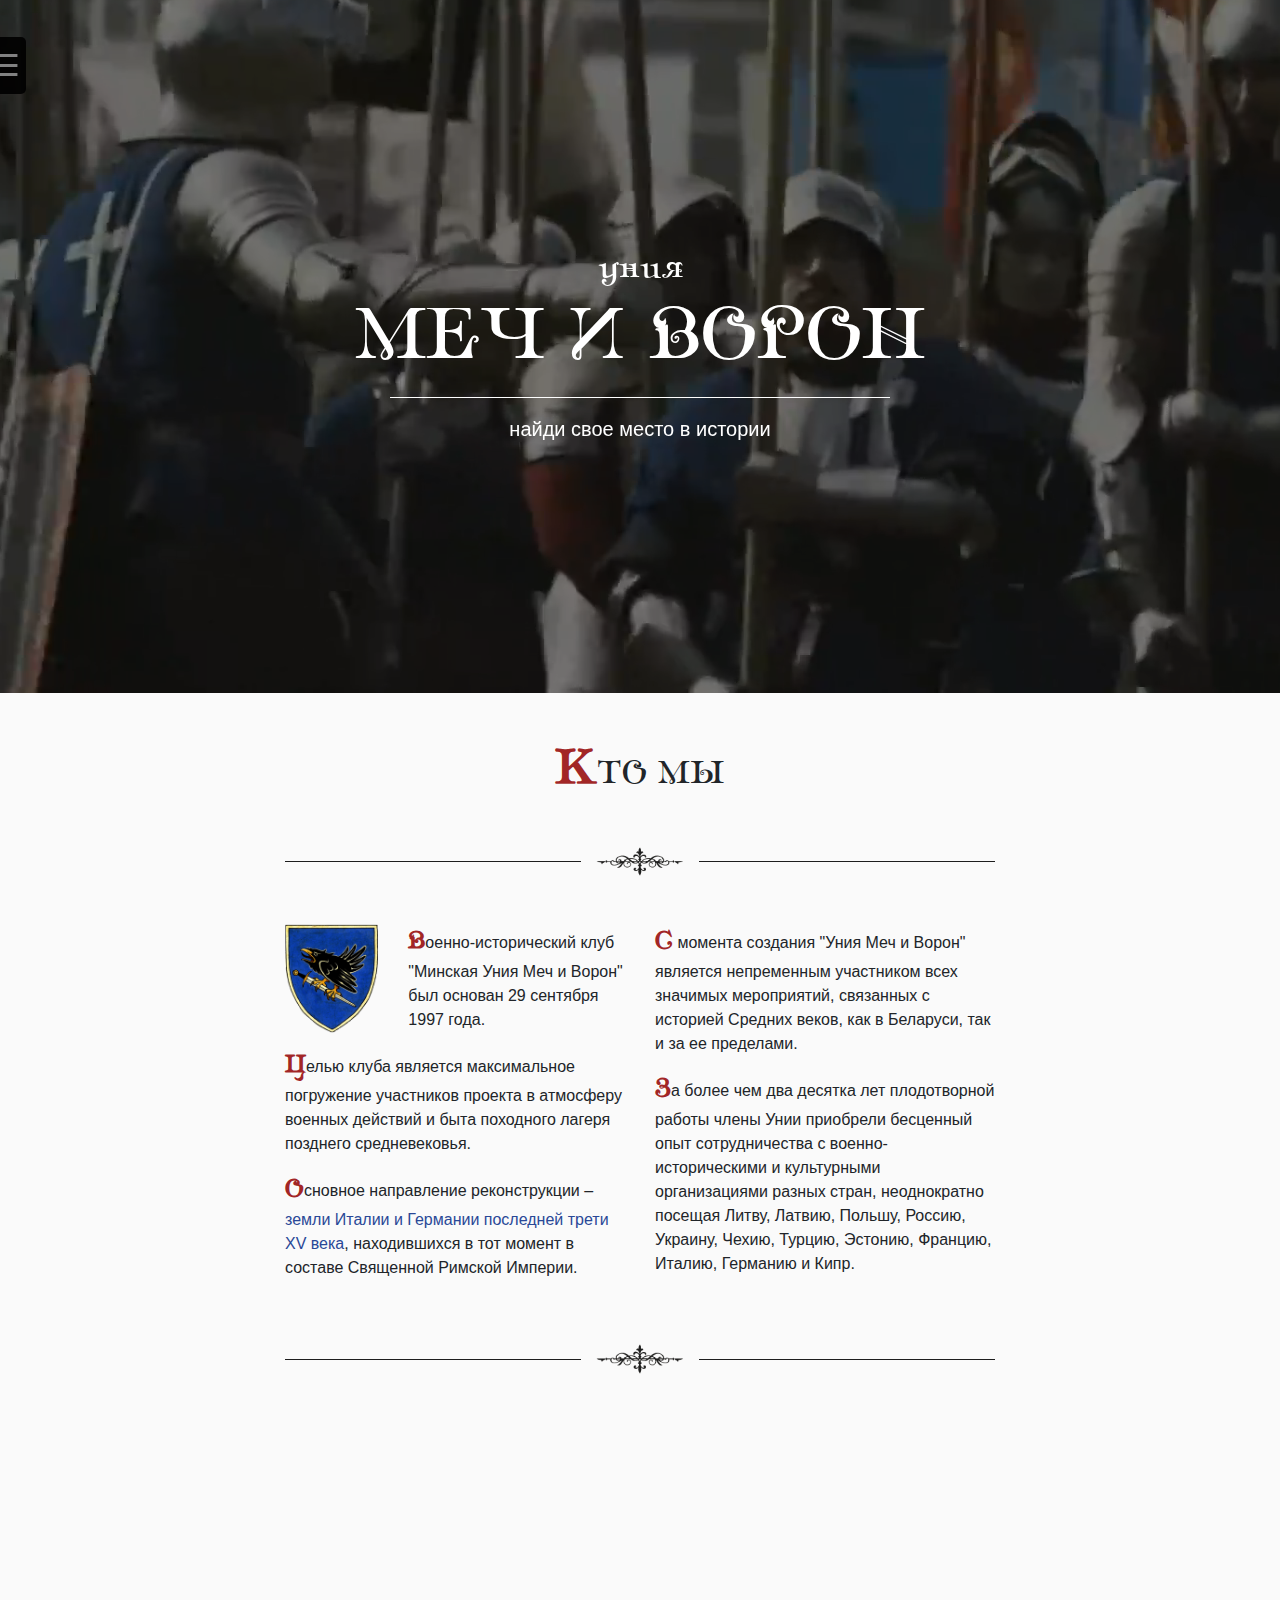
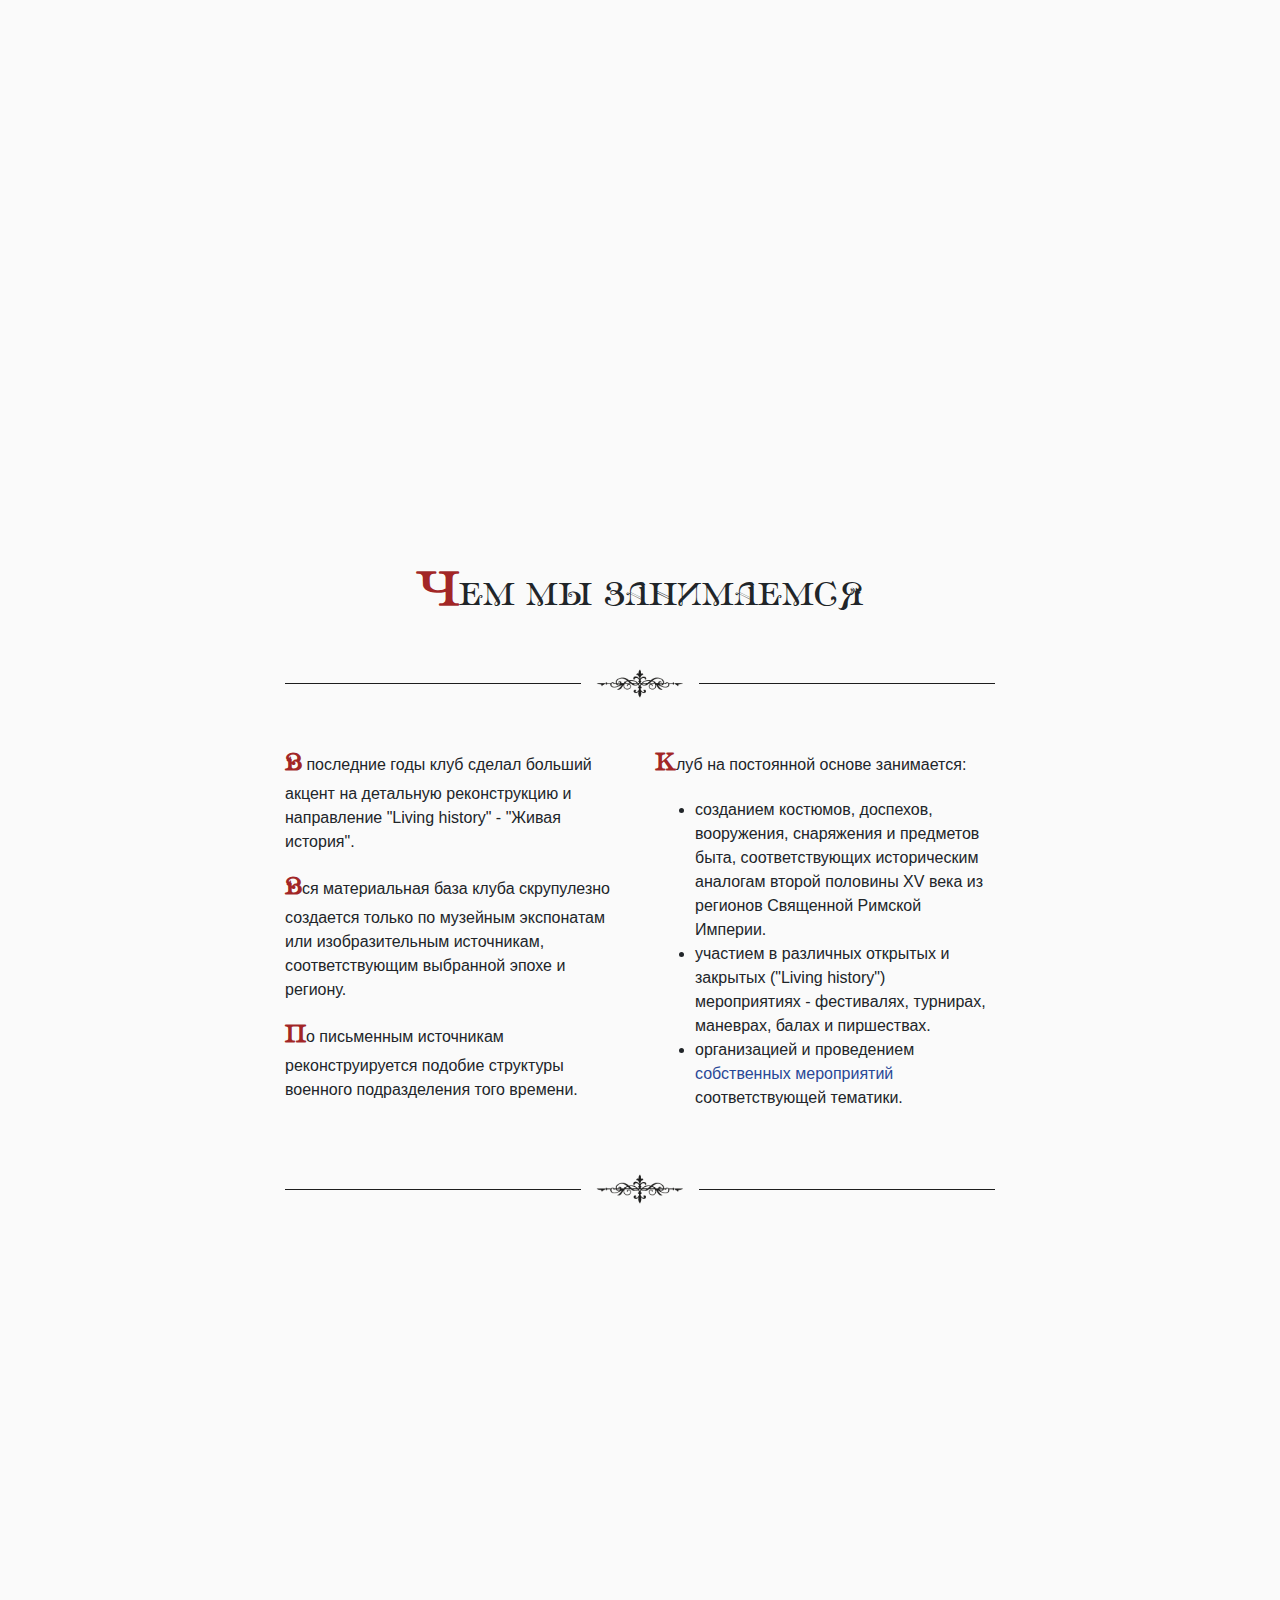
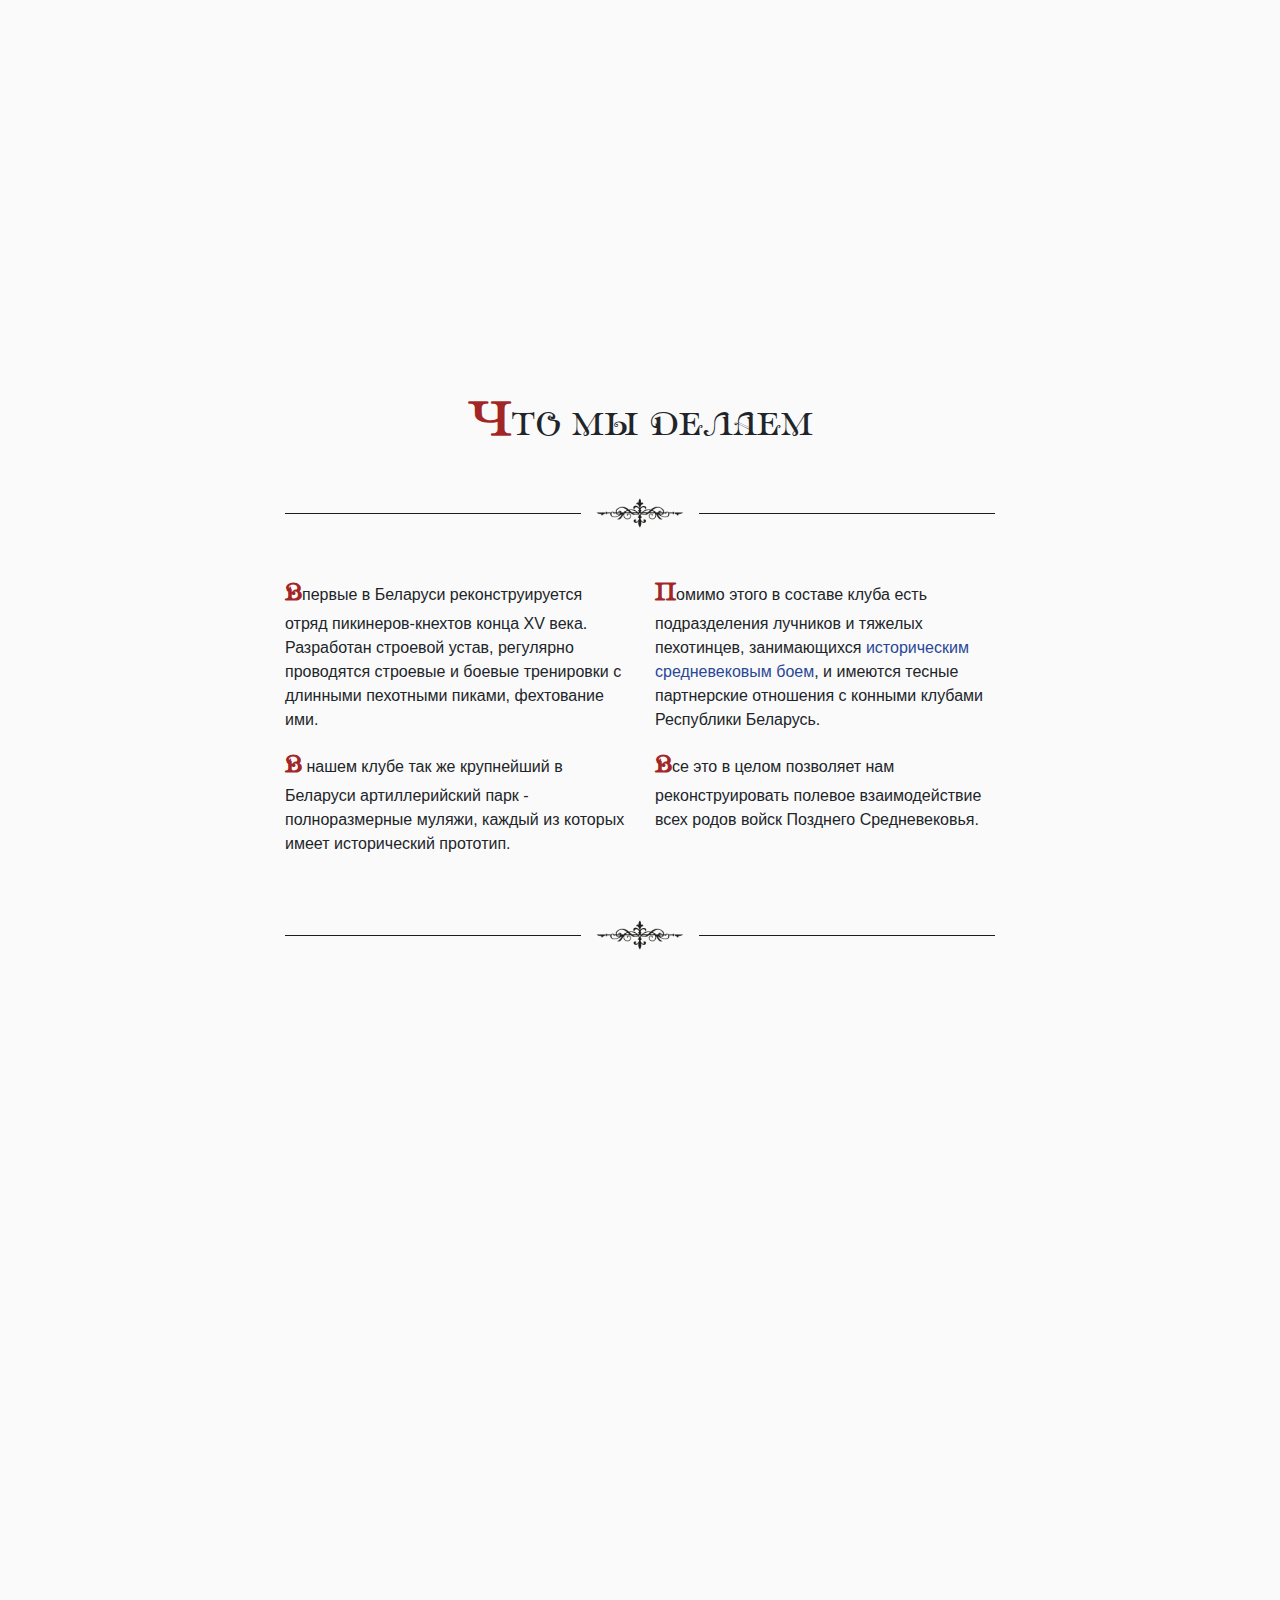
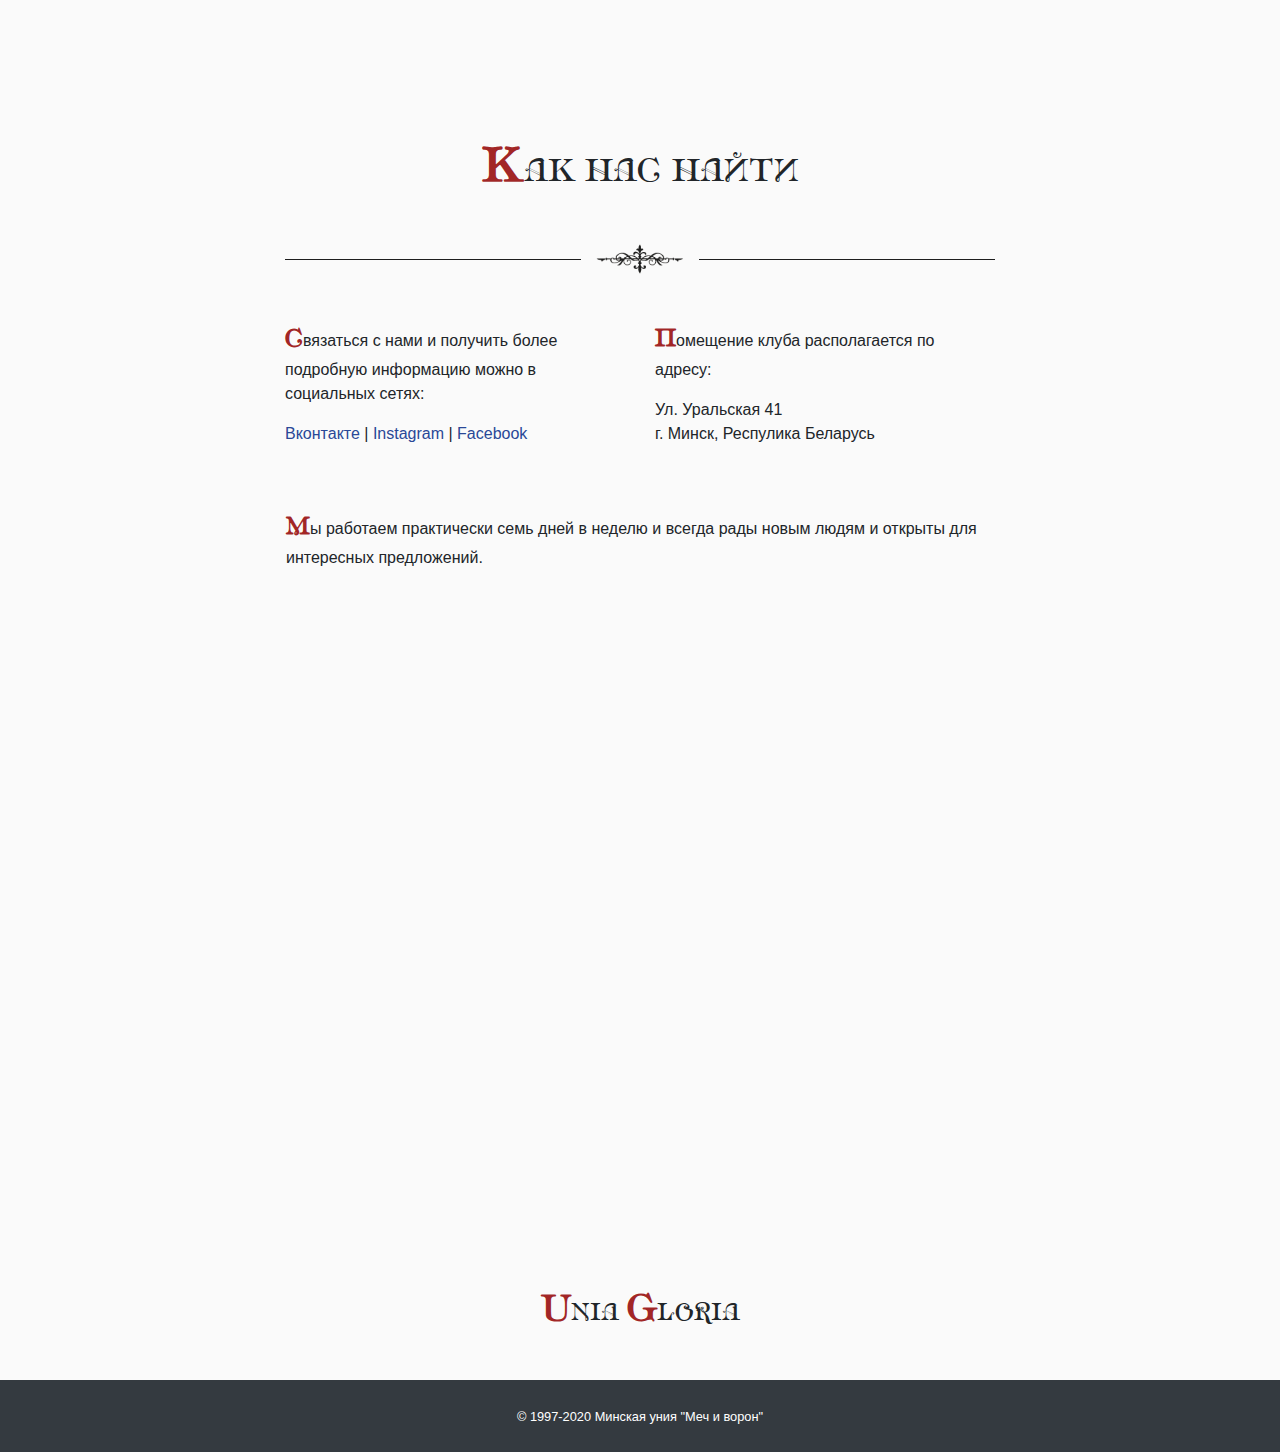
==== 1/index.html @ a586661f "Some mod-ns" ====
<!DOCTYPE html>
<html lang="en">

<head>
  <meta charset="UTF-8">
  <meta name="viewport" content="width=device-width, initial-scale=1.0">
  <meta http-equiv="X-UA-Compatible" content="ie=edge">

  <link rel='icon' href='bird.ico' type='image/x-icon' sizes="16x16" />

  <link rel="stylesheet" href="css/bootstrap.min.css">
  <link rel="stylesheet" href="css/style.css">


  <script src="https://code.jquery.com/jquery-3.4.1.slim.min.js" integrity="sha384-J6qa4849blE2+poT4WnyKhv5vZF5SrPo0iEjwBvKU7imGFAV0wwj1yYfoRSJoZ+n" crossorigin="anonymous"></script>
  <!-- <script src="https://cdn.jsdelivr.net/npm/popper.js@1.16.0/dist/umd/popper.min.js" integrity="sha384-Q6E9RHvbIyZFJoft+2mJbHaEWldlvI9IOYy5n3zV9zzTtmI3UksdQRVvoxMfooAo" crossorigin="anonymous"></script> -->
  <script src="https://stackpath.bootstrapcdn.com/bootstrap/4.4.1/js/bootstrap.min.js" integrity="sha384-wfSDF2E50Y2D1uUdj0O3uMBJnjuUD4Ih7YwaYd1iqfktj0Uod8GCExl3Og8ifwB6" crossorigin="anonymous"></script>


  <!-- Global site tag (gtag.js) - Google Analytics -->
  <script async src="https://www.googletagmanager.com/gtag/js?id=UA-123958941-2"></script>
  <script>
    window.dataLayer = window.dataLayer || [];
    function gtag(){dataLayer.push(arguments);}
    gtag('js', new Date());

    gtag('config', 'UA-123958941-2');
  </script>

  <title>Sword And Raven</title>
</head>

<body>
  <div id="myNav" class="overlay">
    <span onclick="closeNav()" class="closebtn">&times;</span>
    <div class="overlay-content">
      <img class="img-fluid" src="img/m.png">
      <br>
      <br>
      <a href="index.html"><strong>ГЛАВНАЯ</strong></a>
      <a href="about.html"><strong>ПРО ЭПОХУ</strong></a>
      <a href="maneuvers.html"><strong>майские<br>МАНЕВРЫ</strong></a>
    </div>
  </div>
  <div id="mySidenav" class="sidenav">
    <span id="blog" onclick="openNav()" class="text-right">&#9776;</span>
  </div>

  <header>
    <div class="overlay"></div>
    <video playsinline="playsinline" autoplay="autoplay" muted="muted" loop="loop">
      <source src="video/fin1_2.mp4" type="video/mp4">
    </video>
    <div class="container h-100">
      <div class="d-flex h-100 text-center align-items-center">
        <div class="w-100 text-white">
          <h2 class="display-5">уния</h2>
          <h1 class="display-3">МЕЧ И ВОРОН</h1>
          <div class="text-center">
            <hr class="divider">
          </div>
          <p class="lead mb-0">найди свое место в истории</p>
        </div>
      </div>
    </div>
  </header>
  <section class="my-5">
    <div class="container">
      <div class="col-md-8 mx-auto">
        <h2 class="text-center mb-5"><strong>К</strong>ТО МЫ</h2>

        <div class="container mt-5">
          <div class="row">
            <div class="col-5 el-divider">
            </div>
            <div class="col-2">
              <img class="img-fluid" src="img/el.png">
            </div>
            <div class="col-5 el-divider">
            </div>
          </div>
        </div>

        <div class="row mt-5">
          <div class="col-lg-6 col-md-6 col-sm-6 col-xs-12">
            <div class="row">
              <div class="col-lg-4 col-md-12 col-sm-12 col-xs-12">
                <img src="img/index/bird.png" class="float-left img-fluid">
              </div>
              <div class="col-lg-8 col-md-12 col-sm-12 col-xs-12">
                <p>
                  <strong>В</strong>оенно-исторический клуб "Минская Уния Меч и Ворон" был основан 29 сентября 1997
                  года.
                </p>
              </div>
            </div>
            <div>
              <p>
                <strong>Ц</strong>елью клуба является максимальное погружение участников проекта в атмосферу военных действий и быта
                походного лагеря позднего средневековья.
              </p>
              <p>
                <strong>О</strong>сновное направление реконструкции</a> – <a href="about.html">земли Италии и Германии последней трети XV века</a>, 
                находившихся в тот момент в составе Священной Римской Империи.
              </p>
            </div>
          </div>
          <div class="col-lg-6 col-md-6 col-sm-6 col-xs-12">
            <p>
              <strong>С</strong> момента создания "Уния Меч и Ворон" является непременным участником всех значимых мероприятий,
              связанных с историей Средних веков, как в Беларуси, так и за ее пределами.
            </p>
            <p>
              <strong>З</strong>а более чем два десятка лет плодотворной работы члены Унии приобрели бесценный опыт сотрудничества с 
              военно-историческими и культурными организациями разных стран, неоднократно посещая Литву, Латвию, Польшу, 
              Россию, Украину, Чехию, Турцию, Эстонию, Францию, Италию, Германию и Кипр.
            </p>
          </div>
        </div>

        <div class="container mt-5">
          <div class="row">
            <div class="col-5 el-divider">
            </div>
            <div class="col-2">
              <img class="img-fluid" src="img/el.png">
            </div>
            <div class="col-5 el-divider">
            </div>
          </div>
        </div>

      </div>
    </div>
  </section>

  <div class="p1"></div>

  <section class="my-5">
    <div class="container">
      <div class="col-md-8 mx-auto">
        <h2 class="text-center mb-5"><strong>Ч</strong>ЕМ МЫ ЗАНИМАЕМСЯ</h2>

        <div class="container mt-5">
          <div class="row">
            <div class="col-5 el-divider">
            </div>
            <div class="col-2">
              <img class="img-fluid" src="img/el.png">
            </div>
            <div class="col-5 el-divider">
            </div>
          </div>
        </div>
          
        <div class="row mt-5">
          <div class="col-lg-6 col-md-6 col-sm-6 col-xs-12">
            <p>
              <strong>В</strong> последние годы клуб сделал больший акцент на детальную реконструкцию и направление
              "Living history" - "Живая история".
            </p>
            <p>
              <strong>В</strong>ся материальная база клуба скрупулезно создается только по музейным экспонатам или
              изобразительным источникам, соответствующим выбранной эпохе и региону.
            </p>
            <p>
              <strong>П</strong>о письменным источникам реконструируется подобие структуры военного
              подразделения того времени.
            </p>
          </div>
          <div class="col-lg-6 col-md-6 col-sm-6 col-xs-12">
            <p>
              <strong>К</strong>луб на постоянной основе занимается:
              <ul>
                <li>
                  cозданием костюмов, доспехов, вооружения, снаряжения и предметов быта, соответствующих историческим аналогам 
                  второй половины XV века из регионов Священной Римской Империи.
                </li>
                <li>
                  участием в различных открытых и закрытых ("Living history") мероприятиях - фестивалях, турнирах, маневрах, балах и пиршествах.
                </li>
                <li>
                  организацией и проведением <a href="maneuvers.html">собственных мероприятий</a> соответствующей тематики.
                  <!-- организацией и проведением собственных мероприятий соответствующей тематики.                   -->
                </li>
              </ul>
            </p>
          </div>
        </div>

        <div class="container mt-5">
          <div class="row">
            <div class="col-5 el-divider">
            </div>
            <div class="col-2">
              <img class="img-fluid" src="img/el.png">
            </div>
            <div class="col-5 el-divider">
            </div>
          </div>
        </div>

      </div>
    </div>
  </section>

  <div class="p2"></div>

  <section class="my-5">
    <div class="container">
      <div class="col-md-8 mx-auto">
        <h2 class="text-center mb-5"><strong>Ч</strong>ТО МЫ ДЕЛАЕМ</h2>

        <div class="container mt-5">
          <div class="row">
            <div class="col-5 el-divider">
            </div>
            <div class="col-2">
              <img class="img-fluid" src="img/el.png">
            </div>
            <div class="col-5 el-divider">
            </div>
          </div>
        </div>

        <div class="row mt-5">
          <div class="col-lg-6 col-md-6 col-sm-6 col-xs-12">
            <p>
              <strong>В</strong>первые в Беларуси реконструируется отряд пикинеров-кнехтов конца XV века. Разработан
              строевой устав, регулярно проводятся строевые и боевые тренировки с длинными пехотными пиками, фехтование ими.
            </p>
            <p>
              <strong>В</strong> нашем клубе так же крупнейший в Беларуси артиллерийский парк - полноразмерные муляжи, каждый из
              которых имеет исторический прототип.
            </p>
          </div>
          <div class="col-lg-6 col-md-6 col-sm-6 col-xs-12">
            <p>
              <strong>П</strong>омимо этого в составе клуба есть подразделения лучников и тяжелых пехотинцев, занимающихся 
              <a href="https://ru.wikipedia.org/wiki/%D0%98%D1%81%D1%82%D0%BE%D1%80%D0%B8%D1%87%D0%B5%D1%81%D0%BA%D0%B8%D0%B9_%D1%81%D1%80%D0%B5%D0%B4%D0%BD%D0%B5%D0%B2%D0%B5%D0%BA%D0%BE%D0%B2%D1%8B%D0%B9_%D0%B1%D0%BE%D0%B9" target="_blank">историческим средневековым боем</a>, 
              и имеются тесные партнерские отношения с конными клубами Республики Беларусь. 
            </p>
            <p>  
              <strong>В</strong>се это в целом позволяет нам реконструировать полевое взаимодействие всех родов войск Позднего Средневековья.
            </p>
          </div>
        </div>

        <div class="container mt-5">
          <div class="row">
            <div class="col-5 el-divider">
            </div>
            <div class="col-2">
              <img class="img-fluid" src="img/el.png">
            </div>
            <div class="col-5 el-divider">
            </div>
          </div>
        </div>

      </div>
    </div>
  </section>

  <div class="p3"></div>

  <section class="my-5">
    <div class="container">
      <div class="col-md-8 mx-auto">
        <h2 class="text-center mb-5"><strong>К</strong>АК НАС НАЙТИ</h2>

        <div class="container mt-5">
          <div class="row">
            <div class="col-5 el-divider">
            </div>
            <div class="col-2">
              <img class="img-fluid" src="img/el.png">
            </div>
            <div class="col-5 el-divider">
            </div>
          </div>
        </div>

        <div class="row mt-5">
          <div class="col-lg-6 col-md-6 col-sm-6 col-xs-12">
            <p>
              <strong>С</strong>вязаться с нами и получить более подробную информацию можно в социальных сетях:
            </p>
            <p>
              <a href="https://vk.com/sword_and_raven" target="_blank">Вконтакте</a> | 
              <a href="https://www.instagram.com/schwert_und_rabe/" target="_blank">Instagram</a> | 
              <a href="https://www.facebook.com/swordandraven" target="_blank">Facebook</a>
            </p>
          </div>
          <div class="col-lg-6 col-md-6 col-sm-6 col-xs-12">
            <p>
              <strong>П</strong>омещение клуба располагается по адресу:
            </p>
            <p class="mt-3">
              Ул. Уральская 41<br>г. Минск, Респулика Беларусь
            </p>
          </div>

          <p class="mt-5 ml-3 mr-3">
            <strong>М</strong>ы работаем практически семь дней в неделю и всегда рады новым людям и открыты для
            интересных предложений.
          </p>
        </div>
      </div>
    </div>
  </section>
 
  <iframe src="https://www.google.com/maps/embed?pb=!1m18!1m12!1m3!1d2350.490227187161!2d27.62283149703688!3d53.9052641081191!2m3!1f0!2f0!3f0!3m2!1i1024!2i768!4f13.1!3m3!1m2!1s0x46dbce5a6e8f72bd%3A0x54b6218287d96feb!2z0YPQuy4g0KPRgNCw0LvRjNGB0LrQsNGPIDQxLCDQnNC40L3RgdC6LCDQkdC10LvQsNGA0YPRgdGM!5e0!3m2!1sru!2spl!4v1577168863938!5m2!1sru!2spl" width="100%" height="600" frameborder="0" style="border:0;" allowfullscreen=""></iframe>

  <h4 class="text-center mt-5 text-uppercase">
    <strong>U</strong>nia <strong>G</strong>loria
  </h4>

  <footer class="py-4 mt-5 bg-dark white">
    <div class="container text-center text-white">
      <small>&copy; 1997-2020 Минская уния "Меч и ворон"</small>
    </div>
  </footer>

  <script>
    function openNav() {
      document.getElementById("myNav").style.width = "100%";
    }
    function closeNav() {
      document.getElementById("myNav").style.width = "0%";
    } 
  </script>

</body>
</html>
---- 1/css/style.css ----
@font-face {
  font-family: "ampir_deco";
  src: url("../fonts/ampir_deco.ttf");
}

body {
  background-color: #fafafa;
}

h1, h2, h3, h4, h5{
  font-family: 'ampir_deco';
}

strong {
  font-family: 'ampir_deco';
  color: rgba(153, 17, 17, 0.918);
  font-weight: 800;
  font-size: 1.5em;  
}

a {
  /* color: #345cc0; */
  color: #294897;
}

p, li {
  font-size: 1em;
}

header {
  position: relative;
  background-color: black;
  /* height: 63vh; */
  height: 77vh;
  /* height: 100vh; */
  min-height: 35rem;
  width: 100%;
  overflow: hidden;
}

header video {
  position: absolute;
  top: 50%;
  left: 50%;
  min-width: 100%;
  min-height: 100%;
  width: auto;
  height: auto;
  z-index: 0;
  -ms-transform: translateX(-50%) translateY(-50%);
  -moz-transform: translateX(-50%) translateY(-50%);
  -webkit-transform: translateX(-50%) translateY(-50%);
  transform: translateX(-50%) translateY(-50%);
}

header .container {
  position: relative;
  z-index: 2;
}

header .overlay {
  position: absolute;
  top: 0;
  left: 0;
  height: 100%;
  width: 100%;
  background-color: black;
  opacity: 0.5;
  z-index: 1;
}

@media (pointer: coarse) and (hover: none) {
  header {
    /* background: url('https://source.unsplash.com/XT5OInaElMw/1600x900') black no-repeat center center scroll; */
    background: url('img/fin.png') black no-repeat center center scroll;    
  }
  header video {
    display: none;
  }
}

hr.divider {
  width: 45%;
	border-top: 1px solid #ffffff;
}

.el-divider {
  margin-top: 0.9em;
  border-top: 1px solid #1d1d1d;
}

.p1 {
  /* min-height: 600px;  */
  min-height: 77vh; 
  background-attachment: fixed;
  background-position: center;
  background-repeat: no-repeat;
  background-size: cover;    
  background-image: url("../img/index/p1.jpg");
}

.p2 {
  min-height: 77vh;   
  background-attachment: fixed;
  background-position: center;
  background-repeat: no-repeat;
  background-size: cover;    
  background-image: url("../img/index/p2.jpg");
}

.p3 {
  min-height: 77vh;    
  background-attachment: fixed;
  background-position: center;
  background-repeat: no-repeat;
  background-size: cover;    
  background-image: url("../img/index/p3.jpg");
}

.p0-about {
  min-height: 77vh; 
  background-attachment: fixed;
  background-position: center;
  background-repeat: no-repeat;
  background-size: cover;    
  background-image: url("../img/about/pa0.jpg");
}

.p1-about {
  min-height: 77vh; 
  background-attachment: fixed;
  background-position: center;
  background-repeat: no-repeat;
  background-size: cover;    
  background-image: url("../img/about/pa1.jpg");
}

.p2-about {
  min-height: 77vh;
  background-attachment: fixed;
  background-position: center;
  background-repeat: no-repeat;
  background-size: cover;    
  background-image: url("../img/about/pa2.jpg");
}

.p3-about {
  min-height: 77vh;
  background-attachment: fixed;
  background-position: center;
  background-repeat: no-repeat;
  background-size: cover;    
  background-image: url("../img/about/pa3.jpg");
}

.p4-about {
  min-height: 77vh;
  background-attachment: fixed;
  background-position: center;
  background-repeat: no-repeat;
  background-size: cover;    
  background-image: url("../img/about/pa4.jpg");
}

.p0-man {
  /* min-height: 600px;  */
  min-height: 77vh; 
  background-attachment: fixed;
  background-position: center;
  background-repeat: no-repeat;
  background-size: cover;    
  background-image: url("../img/maneuvers/m0.jpg");
}

.p1-man {
  /* min-height: 600px;  */
  min-height: 77vh; 
  background-attachment: fixed;
  background-position: center;
  background-repeat: no-repeat;
  background-size: cover;    
  background-image: url("../img/maneuvers/m1.jpg");
}

.p2-man {
  min-height: 77vh;   
  background-attachment: fixed;
  background-position: center;
  background-repeat: no-repeat;
  background-size: cover;    
  background-image: url("../img/maneuvers/m2.jpg");
}

.p3-man {
  min-height: 77vh;    
  background-attachment: fixed;
  background-position: center;
  background-repeat: no-repeat;
  background-size: cover;    
  background-image: url("../img/maneuvers/m3.jpg");
}












/*From top*/
.overlay {
  height: 0%;
  width: 100%;
  position: fixed;
  z-index: 4;
  top: 0;
  left: 0;
  background-color: rgba(0,0,0, 0.96);
  overflow-y: hidden;
  transition: 0.4s;
}

.overlay-content {
  position: relative;
  top: 20%;
  width: 100%;
  text-align: center;
  margin-top: 30px;
}

.overlay a {
  padding: 8px;
  text-decoration: none;
  font-size: 19px;
  color: #818181;
  display: block;
  transition: 0.3s;
}

.overlay a:hover, .overlay a:focus {
  color: #f1f1f1;
}

.overlay .closebtn {
  position: absolute;
  top: 20px;
  /* right: 14px; */
  left: 14px;
  font-size: 50px;
}

@media screen and (max-height: 450px) {
  .overlay {overflow-y: auto;}
  .overlay a {font-size: 20px}
  .overlay .closebtn {
  font-size: 40px;
  top: 15px;
  right: 35px;
  }
}

.overlay strong {
  color: #818181;
}

.overlay a:hover > strong, .overlay a:focus > strong {
  color: #f1f1f1;
}















#menu-but {
  position: fixed;
  top: 75px;
  right: 8px;
  -webkit-transform: translateY(-50%);
  -ms-transform: translateY(-50%);
  transform: translateY(-50%);
  z-index: 3; /* Sit on top */
  color: #818181;
  font-size: 30px;
  cursor:pointer;
}

#menu-but:hover, #menu-but:focus {
  position: fixed;
  top: 75px;
  right: 8px;
  -webkit-transform: translateY(-50%);
  -ms-transform: translateY(-50%);
  transform: translateY(-50%);
  z-index: 3; /* Sit on top */
  color: #f1f1f1;
  font-size: 30px;
  cursor:pointer;
}



#mySidenav a, span {
  position: fixed; /* Position them relative to the browser window */
  /*left: -65px;*/ /* Position them outside of the screen */
  left: -30px;
  transition: 0.3s; /* Add transition on hover */
  padding: 6px; /* 15px padding */
  width: 56px; /* Set a specific width */
  text-decoration: none; /* Remove underline */
  font-size: 30px; /* Increase font size */
  color: #818181;
  border-radius: 0 5px 5px 0; /* Rounded corners on the top right and bottom right side */
  z-index: 2;
}

#mySidenav a:hover, span:hover {
  /* left: -35px; */
  left: 0;
  color: #f1f1f1;
  cursor:pointer;
}

#blog {
  top: 37px;
  background-color: rgba(0,0,0, 0.9);
  overflow-y: hidden;
}













/* From left */
.overlay {
  height: 100%;
  width: 0;
  position: fixed;
  z-index: 4;
  top: 0;
  left: 0;
  background-color: rgb(0,0,0);
  background-color: rgba(0,0,0, 0.96);
  overflow-x: hidden;
  transition: 0.3s;
}

.overlay-content {
  position: relative;
  top: 15%;
  width: 100%;
  text-align: center;
  margin-top: 30px;
}

.overlay a {
  padding: 8px;
  text-decoration: none;
  font-size: 19px;
  color: #818181;
  display: block;
  transition: 0.3s;
}

.overlay a:hover, .overlay a:focus {
  color: #f1f1f1;
}

.overlay .closebtn {
  position: absolute;
  top: 20px;
  /* right: 14px; */
  left: 14px;
  font-size: 50px;
}

@media screen and (max-height: 450px) {
  .overlay {overflow-y: auto;}
  .overlay a {font-size: 20px}
  .overlay .closebtn {
  font-size: 40px;
  top: 15px;
  right: 35px;
  }
}
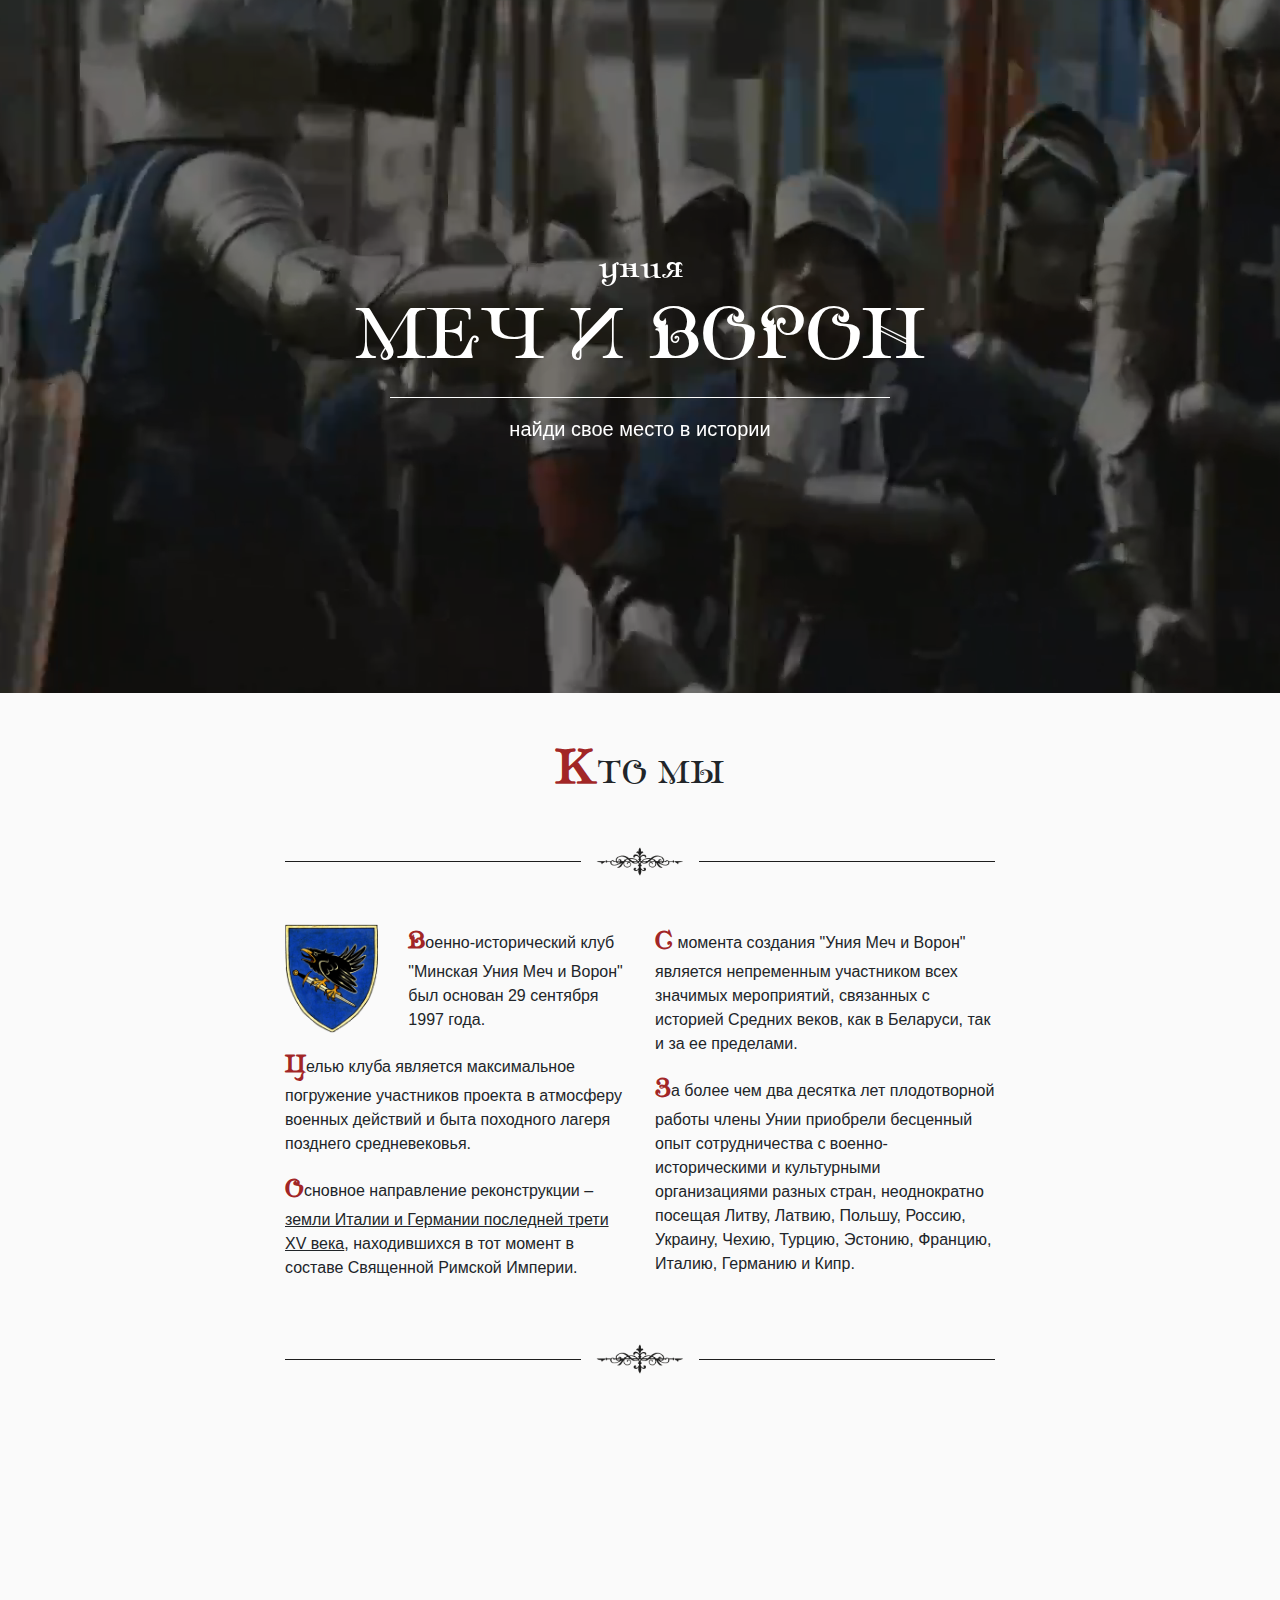
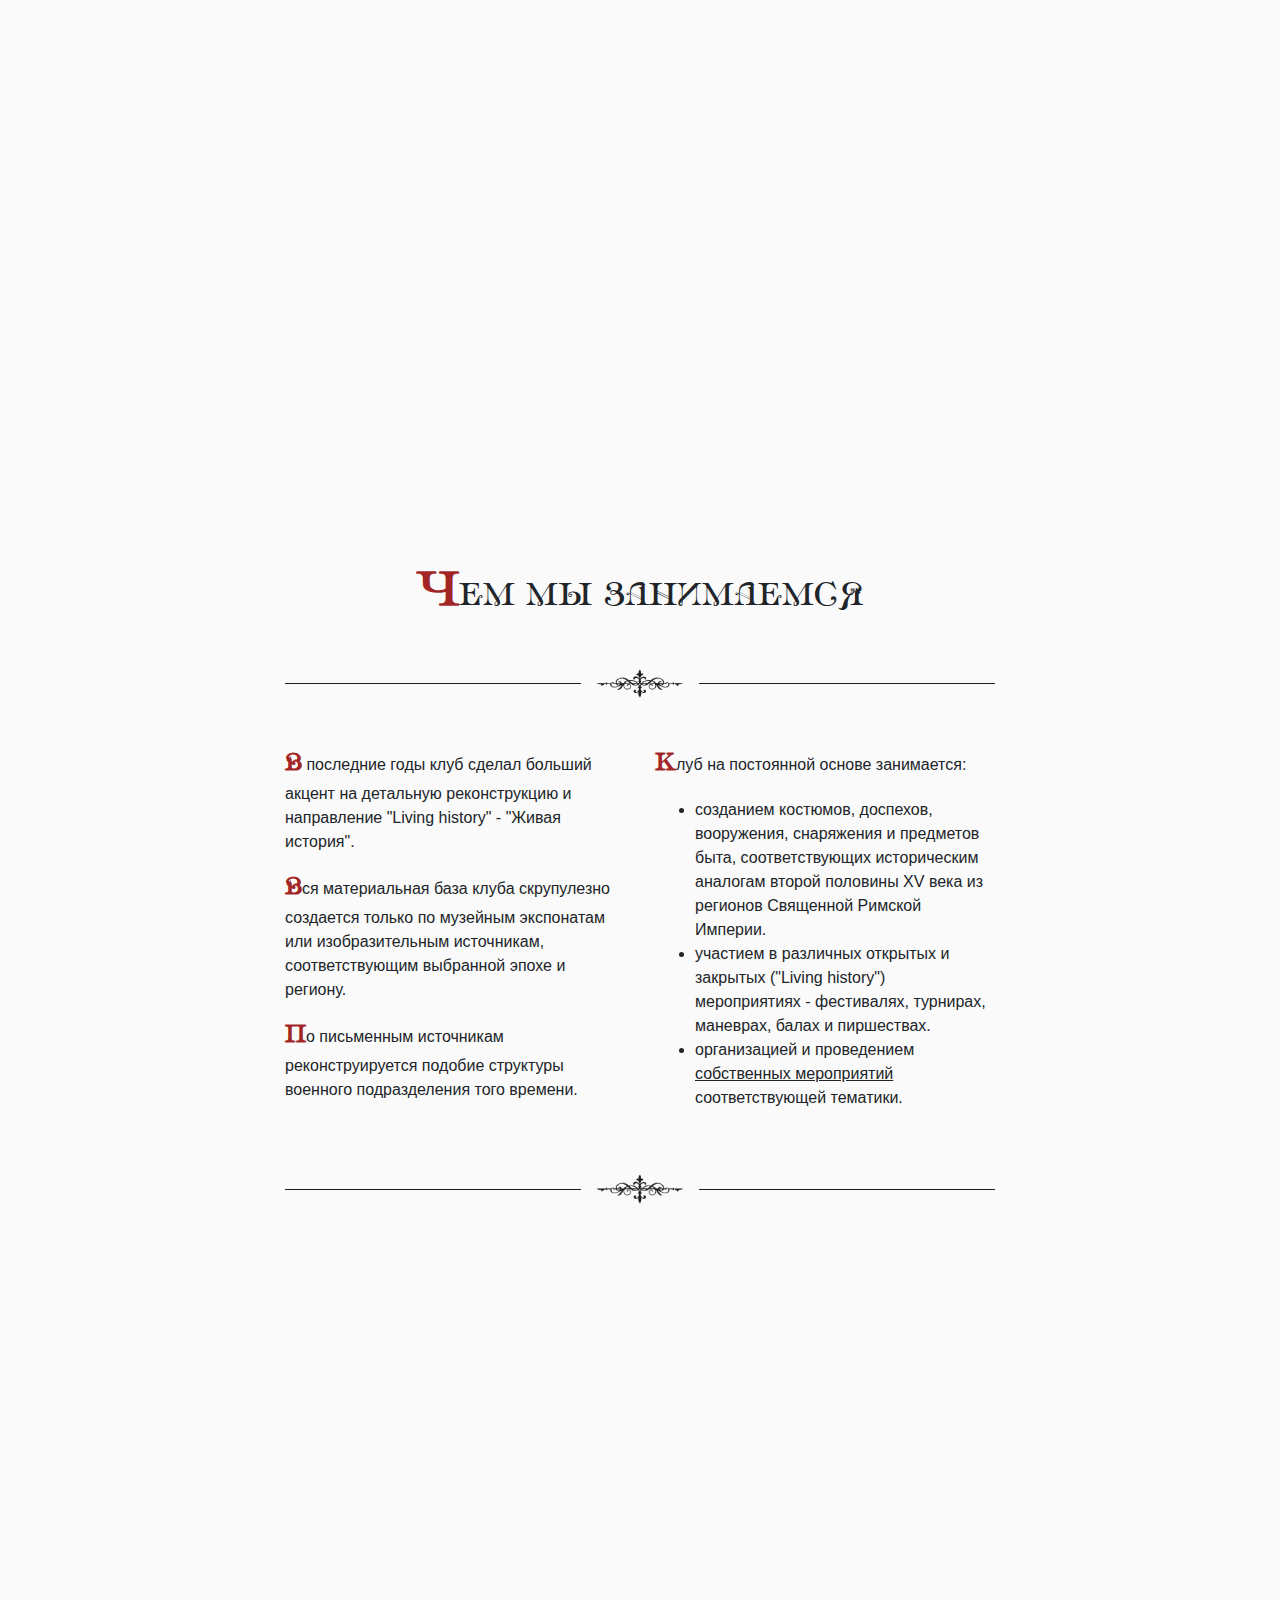
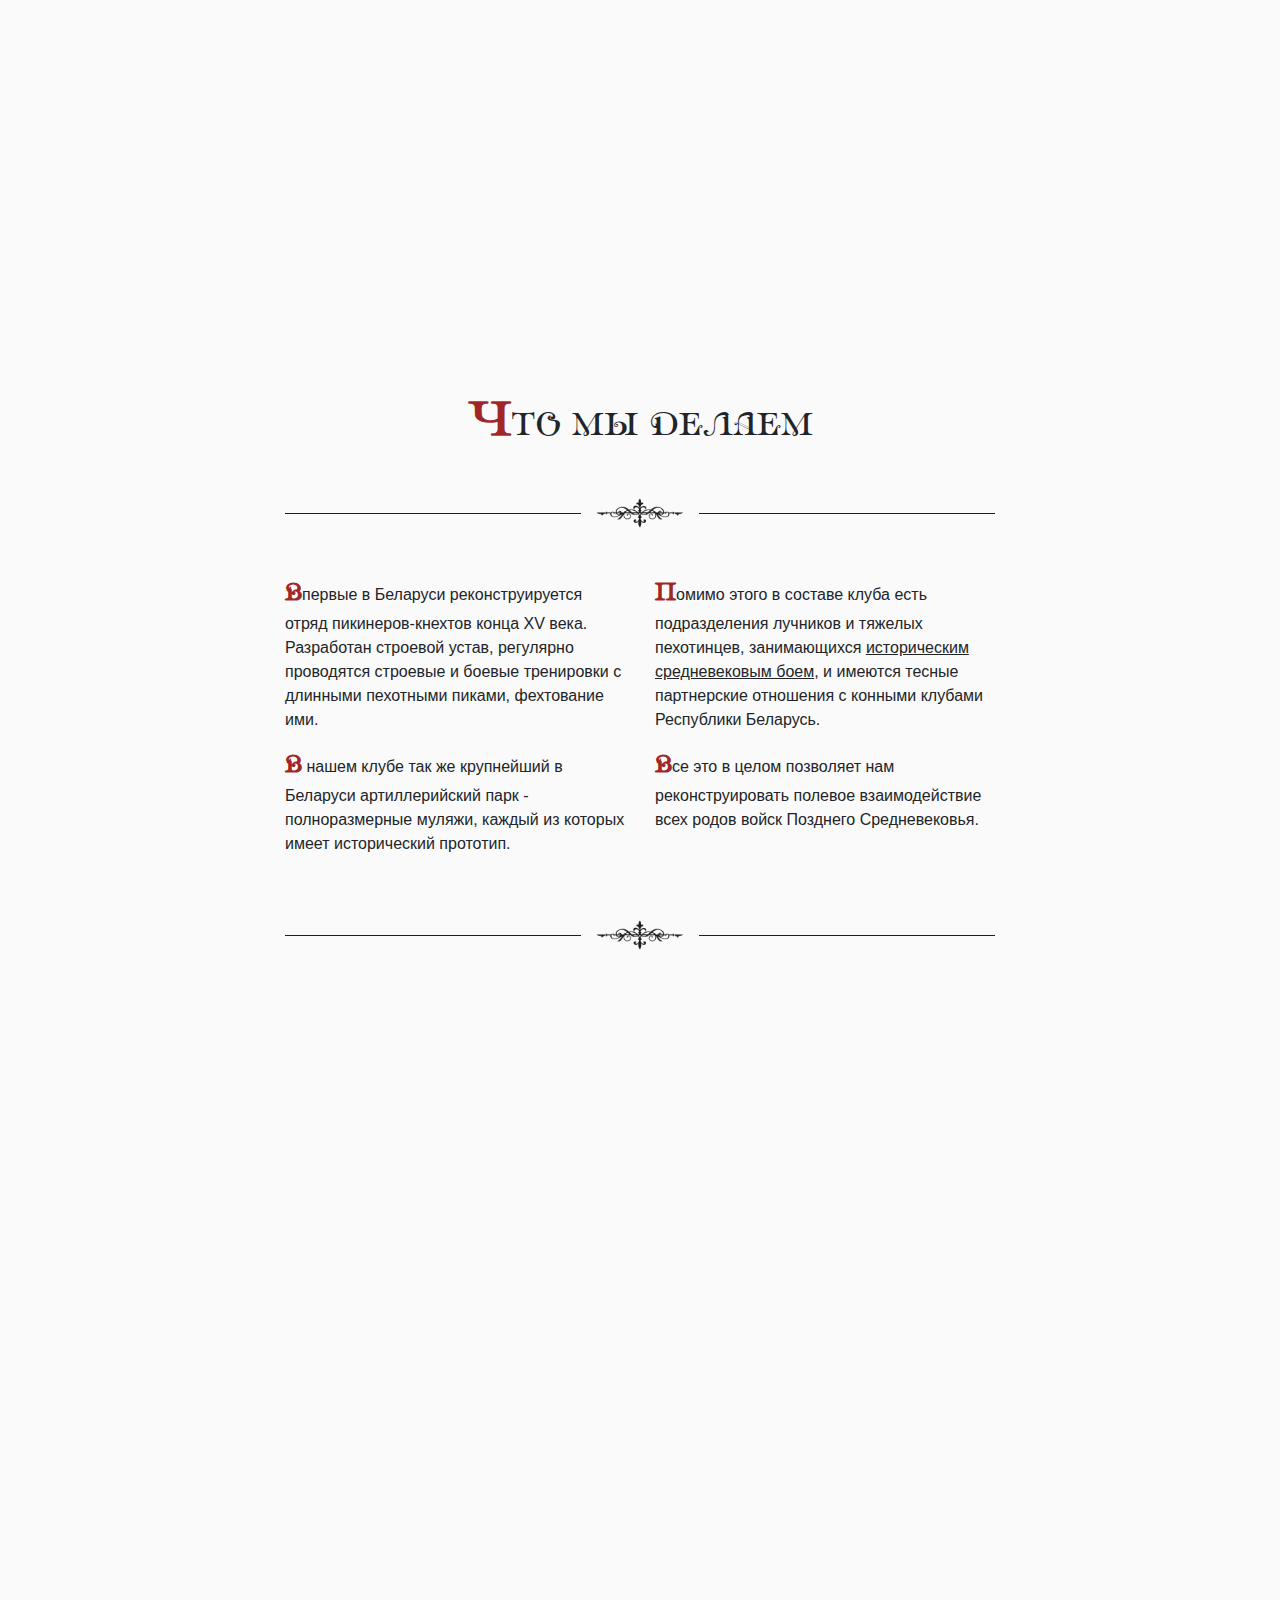
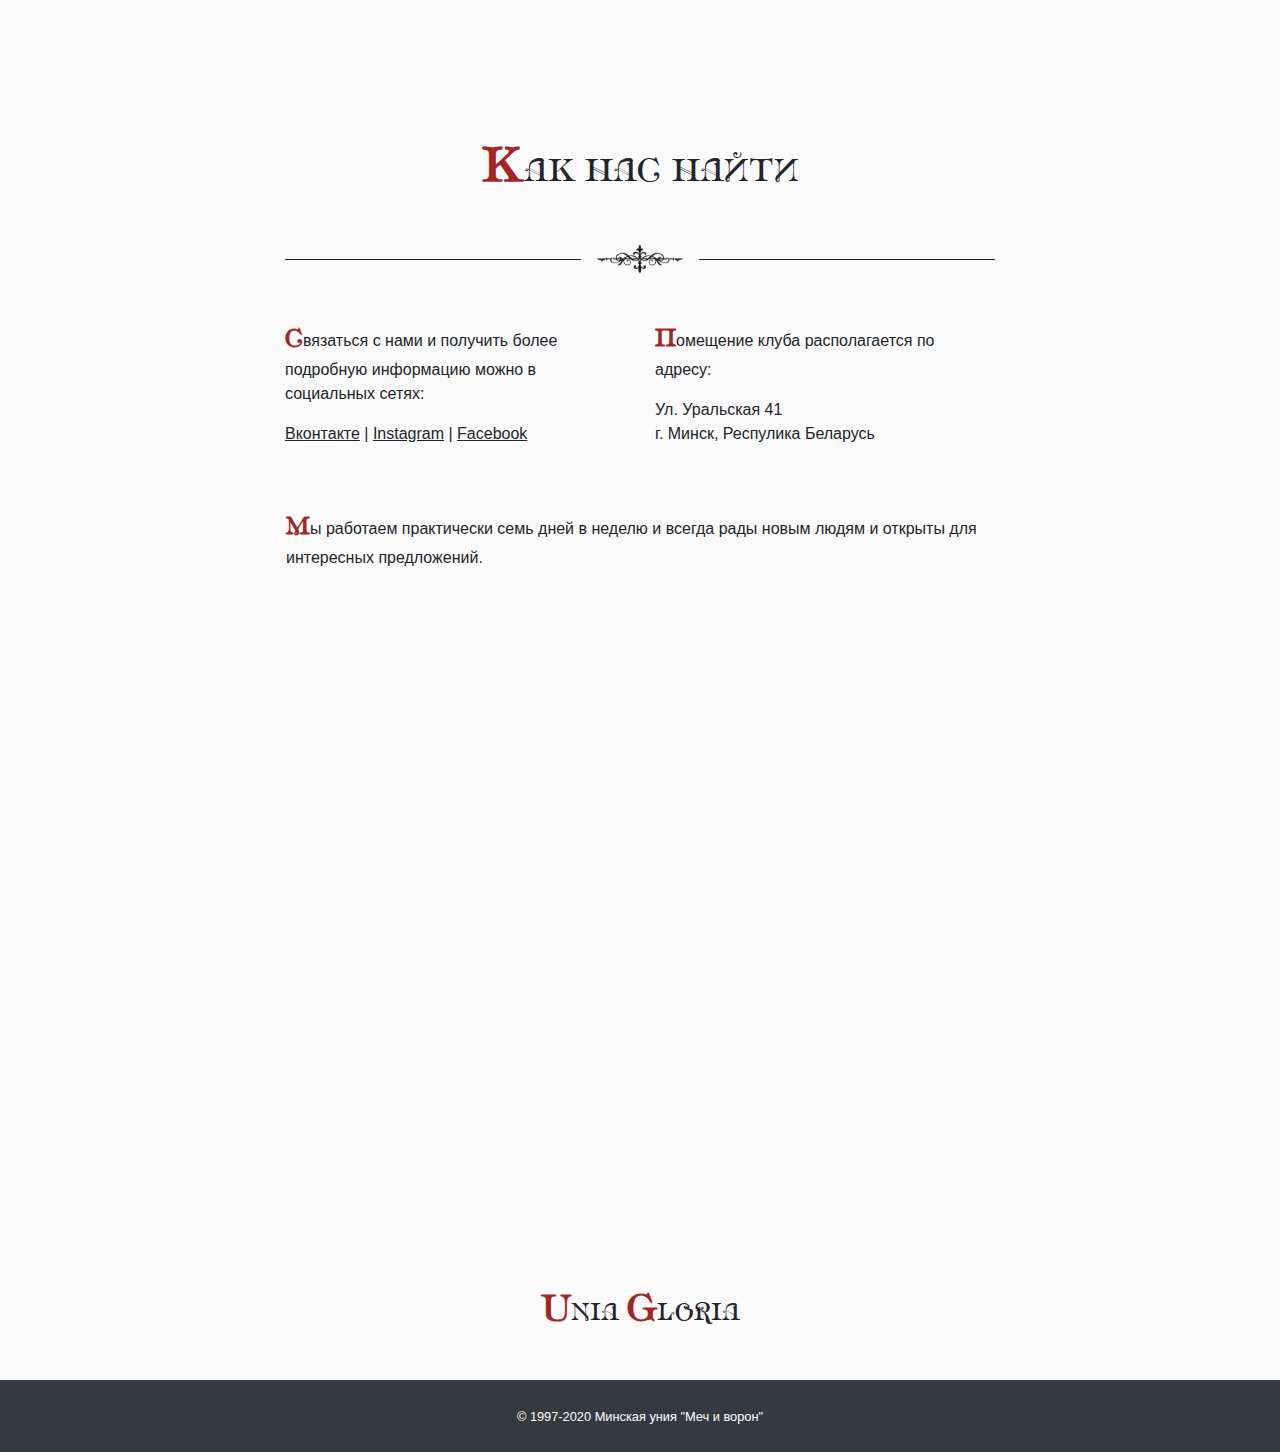
==== commit ebc8d039: "Version A some mod-ns" ====
--- a/1/index.html
+++ b/1/index.html
@@ -31,22 +31,33 @@
 </head>
 
 <body>
+
+<div id="navbar">
   <div id="myNav" class="overlay">
-    <span onclick="closeNav()" class="closebtn">&times;</span>
+    <a href="javascript:void(0)" class="closebtn" onclick="closeNav()">&times;</a>
     <div class="overlay-content">
-      <img class="img-fluid" src="img/m.png">
-      <br>
-      <br>
-      <a href="index.html"><strong>ГЛАВНАЯ</strong></a>
-      <a href="about.html"><strong>ПРО ЭПОХУ</strong></a>
-      <a href="maneuvers.html"><strong>майские<br>МАНЕВРЫ</strong></a>
+      <img src="img/m.png" alt="bird">
+      <a href="index.html"><span class="fl-menu">Г</span>лавная</a>
+      <a href="maneuvers.html"><span class="fl-menu">М</span>айские маневры</a>
+      <p class="con-menu">
+        <br>
+        <small>
+          <small>
+            +375-29-629-39-60<br>
+            Минск, ул. Уральская 41<br>
+          </small>
+        </small>
+      </p>
+      <a href="https://vk.com/sword_and_raven" target="_blank"><img src="img/social/vk3.png" alt=""></a>
+      <a href="https://www.instagram.com/schwert_und_rabe/" target="_blank"><img src="img/social/ins3.png" alt=""></a>
+      <a href="https://www.facebook.com/swordandraven" target="_blank"><img src="img/social/fb3.png" alt=""></a>
     </div>
   </div>
-  <div id="mySidenav" class="sidenav">
-    <span id="blog" onclick="openNav()" class="text-right">&#9776;</span>
-  </div>
-
-  <header>
+  <span style="font-size:30px;cursor:pointer" onclick="openNav()">&#9776;</span>
+</div>
+
+
+<header>
     <div class="overlay"></div>
     <video playsinline="playsinline" autoplay="autoplay" muted="muted" loop="loop">
       <source src="video/fin1_2.mp4" type="video/mp4">
@@ -322,13 +333,28 @@
     </div>
   </footer>
 
+  <!--  Slide down top navbar for sandvich -->
+  <script>
+    window.onscroll = function() {scrollFunction()};
+
+    function scrollFunction() {
+      if (document.body.scrollTop > 20 || document.documentElement.scrollTop > 20) {
+        document.getElementById("navbar").style.top = "48px";
+      } else {
+        document.getElementById("navbar").style.top = "-50px";
+      }
+    }
+  </script>
+
+  <!-- Overlay slide-down menu -->
   <script>
     function openNav() {
-      document.getElementById("myNav").style.width = "100%";
+      document.getElementById("myNav").style.height = "100%";
     }
+
     function closeNav() {
-      document.getElementById("myNav").style.width = "0%";
-    } 
+      document.getElementById("myNav").style.height = "0%";
+    }
   </script>
 
 </body>
--- a/1/css/style.css
+++ b/1/css/style.css
@@ -18,9 +18,25 @@
   font-size: 1.5em;  
 }
 
-a {
-  /* color: #345cc0; */
-  color: #294897;
+.fl {
+  font-family: 'ampir_deco';
+  color: rgba(153, 17, 17, 0.918);
+  font-weight: 800;
+  font-size: 1.5em;
+}
+
+.fl-menu {
+  font-family: 'ampir_deco';
+  font-size: 1.2em;
+}
+
+.con-menu {
+  font-size: 36px;
+}
+
+a, a:hover, a:visited {
+  text-decoration: underline;
+  color: inherit;
 }
 
 p, li {
@@ -206,27 +222,51 @@
 
 
 
-
-
-
-
-
-/*From top*/
+/* Navbar with sandvich button */
+#navbar {
+  position: fixed;
+  top: -50px;
+  width: 100%;
+  display: block;
+  transition: top 0.3s;
+  color: #898989;
+  left: 91%;
+  z-index: 5;
+}
+
+/*#navbar a {*/
+/*  float: left;*/
+/*  display: block;*/
+/*  color: #f2f2f2;*/
+/*  text-align: center;*/
+/*  padding: 15px;*/
+/*  text-decoration: none;*/
+/*  font-size: 17px;*/
+/*}*/
+
+#navbar a:hover {
+  color: whitesmoke;
+}
+
+
+
+/* Owerlay menu */
 .overlay {
   height: 0%;
   width: 100%;
   position: fixed;
-  z-index: 4;
+  z-index: 6;
   top: 0;
   left: 0;
-  background-color: rgba(0,0,0, 0.96);
+  background-color: black;
+  opacity: 0.95;
   overflow-y: hidden;
-  transition: 0.4s;
+  transition: 0.3s;
 }
 
 .overlay-content {
   position: relative;
-  top: 20%;
+  top: 15%;
   width: 100%;
   text-align: center;
   margin-top: 30px;
@@ -235,7 +275,7 @@
 .overlay a {
   padding: 8px;
   text-decoration: none;
-  font-size: 19px;
+  font-size: 36px;
   color: #818181;
   display: block;
   transition: 0.3s;
@@ -247,160 +287,22 @@
 
 .overlay .closebtn {
   position: absolute;
-  top: 20px;
-  /* right: 14px; */
-  left: 14px;
+  top: 22px;
+  left: 90.6%;
   font-size: 50px;
 }
 
-@media screen and (max-height: 450px) {
-  .overlay {overflow-y: auto;}
-  .overlay a {font-size: 20px}
-  .overlay .closebtn {
-  font-size: 40px;
-  top: 15px;
-  right: 35px;
-  }
-}
-
-.overlay strong {
-  color: #818181;
-}
-
-.overlay a:hover > strong, .overlay a:focus > strong {
-  color: #f1f1f1;
-}
-
-
-
-
-
-
-
-
-
-
-
-
-
-
-
-#menu-but {
-  position: fixed;
-  top: 75px;
-  right: 8px;
-  -webkit-transform: translateY(-50%);
-  -ms-transform: translateY(-50%);
-  transform: translateY(-50%);
-  z-index: 3; /* Sit on top */
-  color: #818181;
-  font-size: 30px;
-  cursor:pointer;
-}
-
-#menu-but:hover, #menu-but:focus {
-  position: fixed;
-  top: 75px;
-  right: 8px;
-  -webkit-transform: translateY(-50%);
-  -ms-transform: translateY(-50%);
-  transform: translateY(-50%);
-  z-index: 3; /* Sit on top */
-  color: #f1f1f1;
-  font-size: 30px;
-  cursor:pointer;
-}
-
-
-
-#mySidenav a, span {
-  position: fixed; /* Position them relative to the browser window */
-  /*left: -65px;*/ /* Position them outside of the screen */
-  left: -30px;
-  transition: 0.3s; /* Add transition on hover */
-  padding: 6px; /* 15px padding */
-  width: 56px; /* Set a specific width */
-  text-decoration: none; /* Remove underline */
-  font-size: 30px; /* Increase font size */
-  color: #818181;
-  border-radius: 0 5px 5px 0; /* Rounded corners on the top right and bottom right side */
-  z-index: 2;
-}
-
-#mySidenav a:hover, span:hover {
-  /* left: -35px; */
-  left: 0;
-  color: #f1f1f1;
-  cursor:pointer;
-}
-
-#blog {
-  top: 37px;
-  background-color: rgba(0,0,0, 0.9);
-  overflow-y: hidden;
-}
-
-
-
-
-
-
-
-
-
-
-
-
-
-/* From left */
-.overlay {
-  height: 100%;
-  width: 0;
-  position: fixed;
-  z-index: 4;
-  top: 0;
-  left: 0;
-  background-color: rgb(0,0,0);
-  background-color: rgba(0,0,0, 0.96);
-  overflow-x: hidden;
-  transition: 0.3s;
-}
-
-.overlay-content {
-  position: relative;
-  top: 15%;
-  width: 100%;
-  text-align: center;
-  margin-top: 30px;
-}
-
-.overlay a {
-  padding: 8px;
-  text-decoration: none;
-  font-size: 19px;
-  color: #818181;
-  display: block;
-  transition: 0.3s;
-}
-
-.overlay a:hover, .overlay a:focus {
-  color: #f1f1f1;
-}
-
-.overlay .closebtn {
-  position: absolute;
-  top: 20px;
-  /* right: 14px; */
-  left: 14px;
-  font-size: 50px;
-}
-
-@media screen and (max-height: 450px) {
-  .overlay {overflow-y: auto;}
-  .overlay a {font-size: 20px}
-  .overlay .closebtn {
-  font-size: 40px;
-  top: 15px;
-  right: 35px;
-  }
-}+/*@media screen and (max-height: 450px) {*/
+/*  .overlay {overflow-y: auto;}*/
+/*  .overlay a {font-size: 20px}*/
+/*  .overlay .closebtn {*/
+/*    font-size: 40px;*/
+/*    top: 15px;*/
+/*    right: 35px;*/
+/*  }*/
+/*}*/
+
+
+
+
+
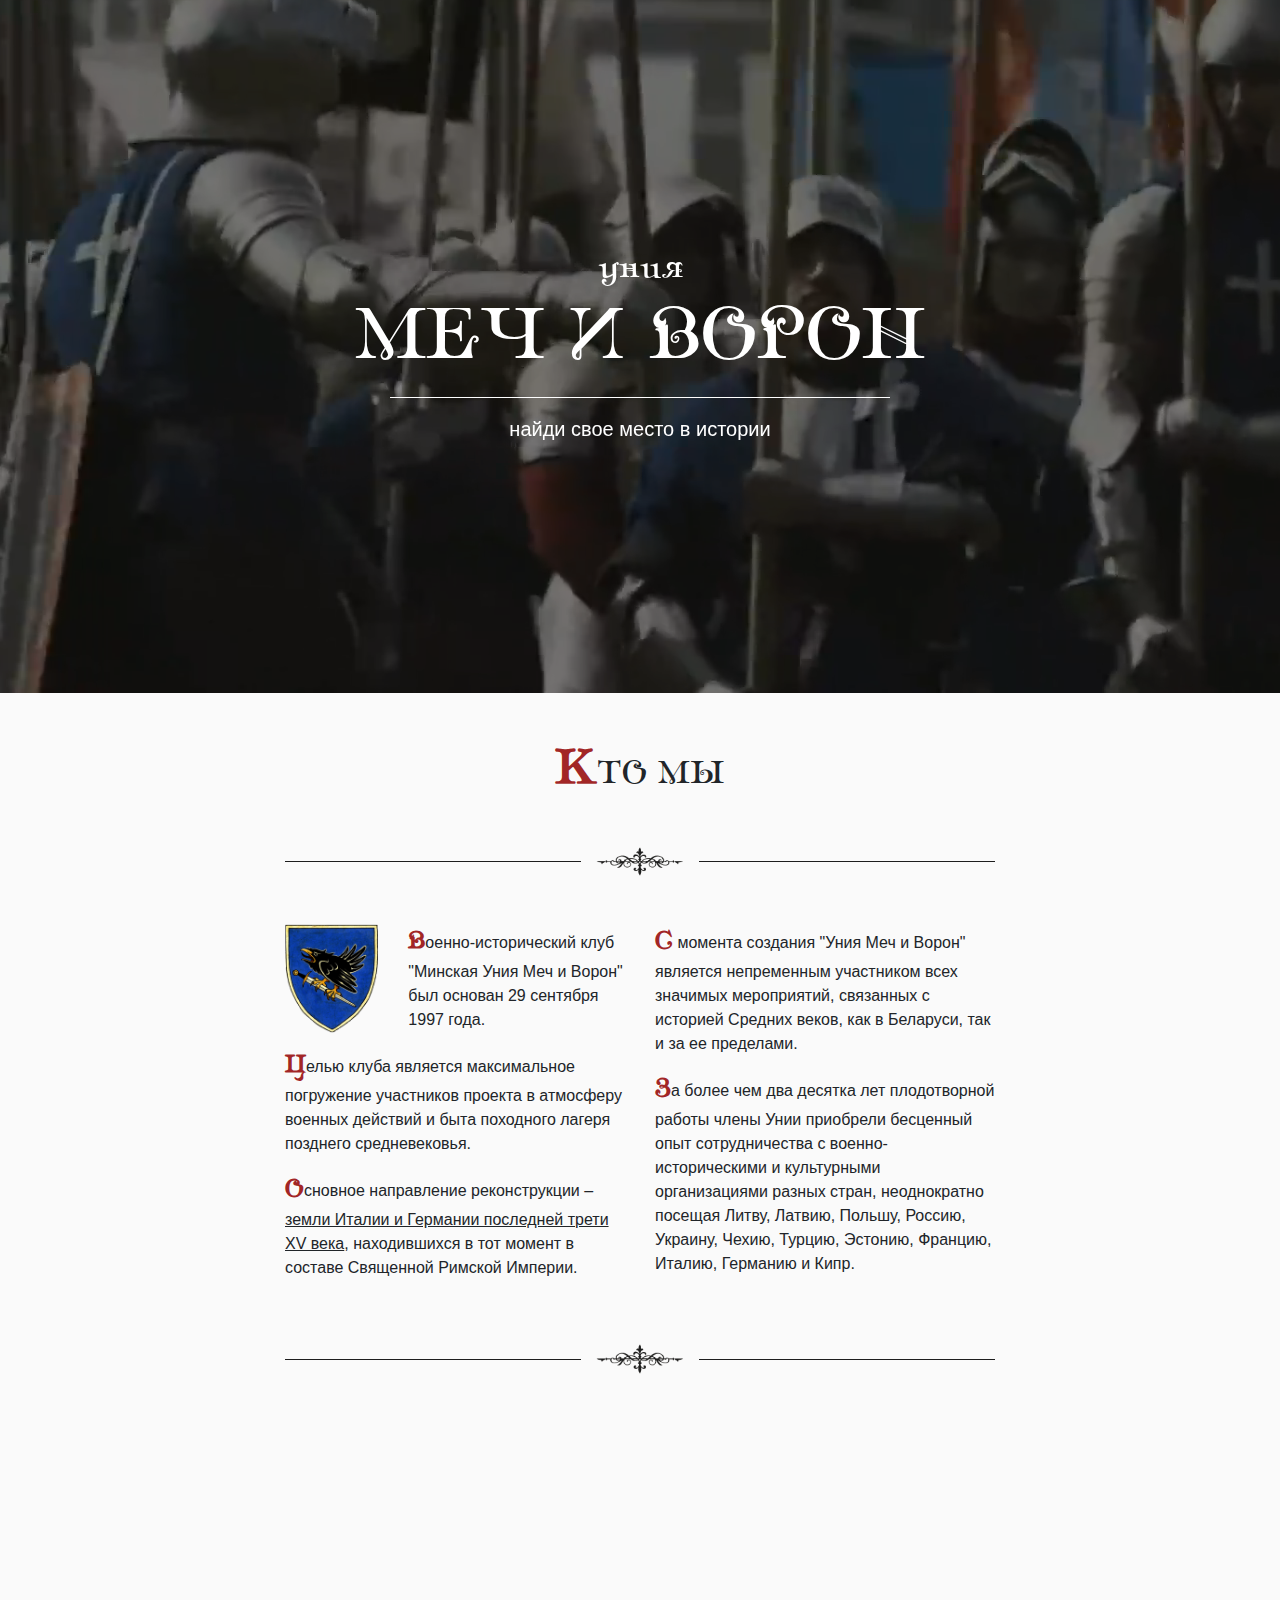
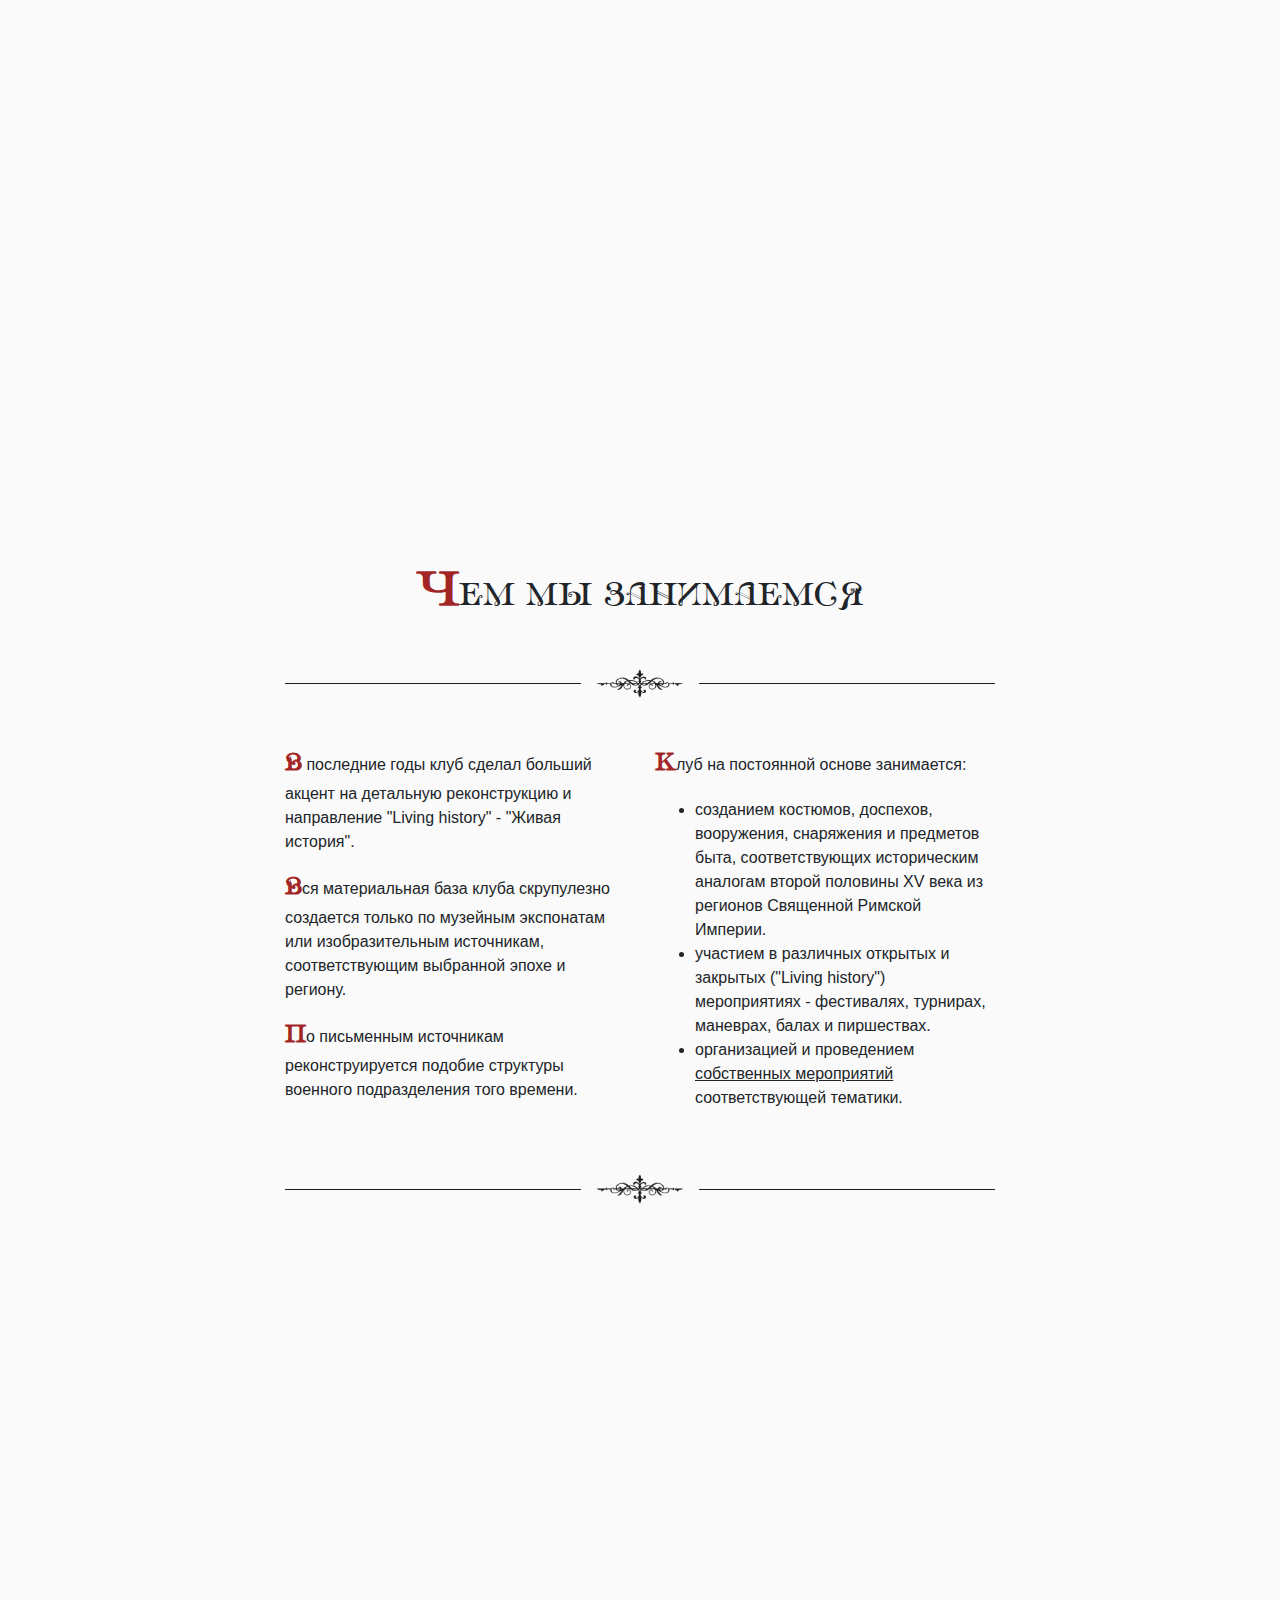
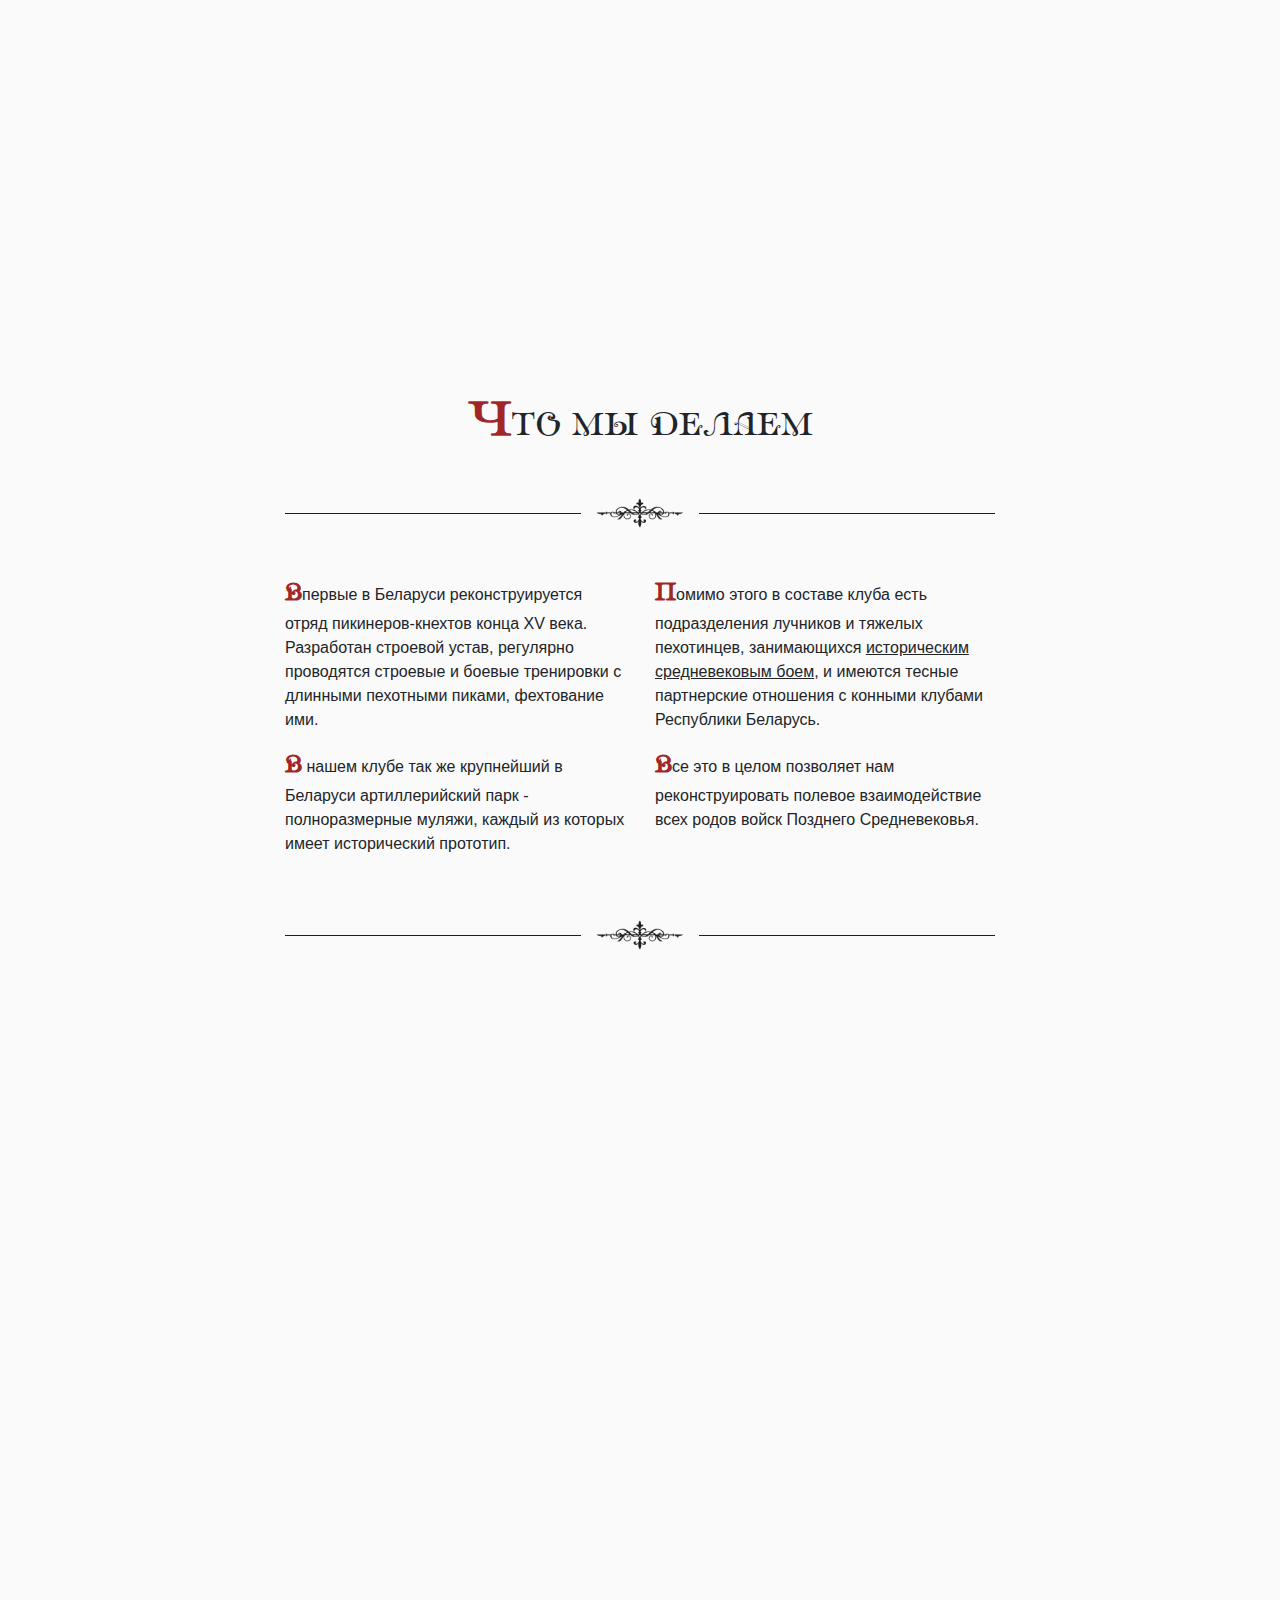
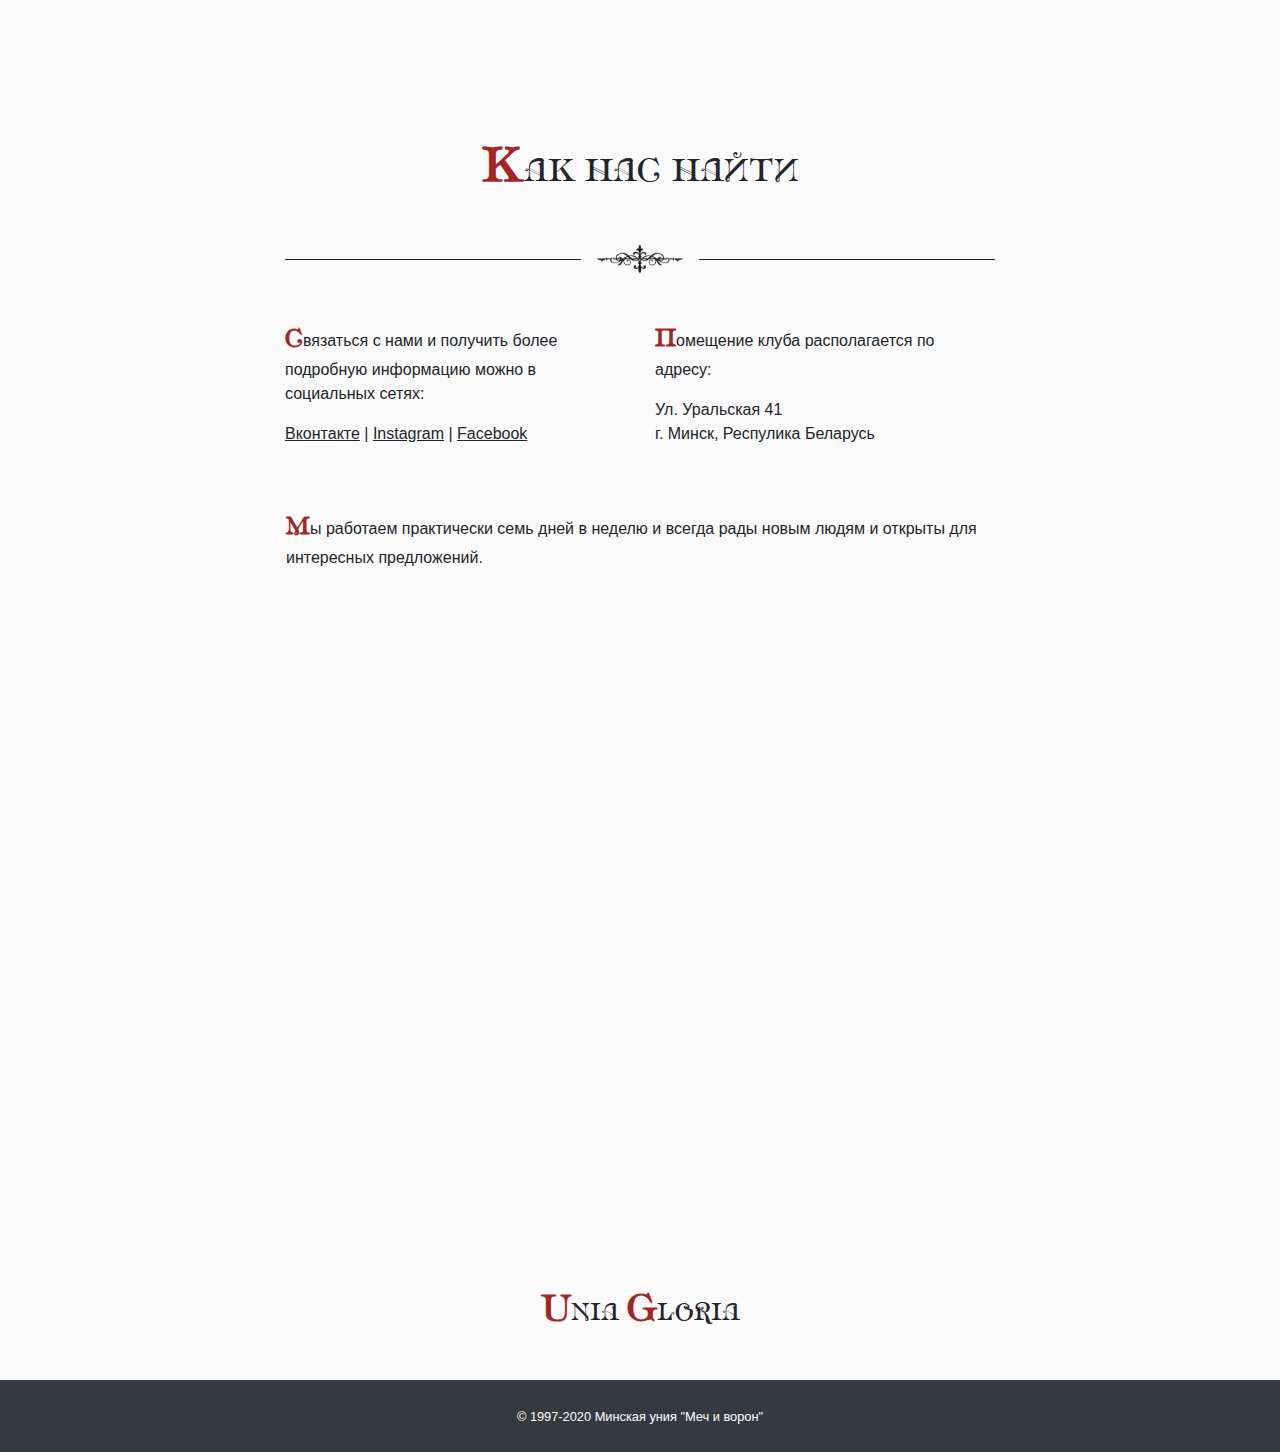
==== commit c6e8eaa3: "some mod-ns" ====
--- a/1/index.html
+++ b/1/index.html
@@ -32,15 +32,16 @@
 
 <body>
 
+
+
 <div id="navbar">
   <div id="myNav" class="overlay">
     <a href="javascript:void(0)" class="closebtn" onclick="closeNav()">&times;</a>
     <div class="overlay-content">
-      <img src="img/m.png" alt="bird">
+      <img src="img/mm.png" alt="bird">
       <a href="index.html"><span class="fl-menu">Г</span>лавная</a>
       <a href="maneuvers.html"><span class="fl-menu">М</span>айские маневры</a>
       <p class="con-menu">
-        <br>
         <small>
           <small>
             +375-29-629-39-60<br>
@@ -48,12 +49,22 @@
           </small>
         </small>
       </p>
-      <a href="https://vk.com/sword_and_raven" target="_blank"><img src="img/social/vk3.png" alt=""></a>
-      <a href="https://www.instagram.com/schwert_und_rabe/" target="_blank"><img src="img/social/ins3.png" alt=""></a>
-      <a href="https://www.facebook.com/swordandraven" target="_blank"><img src="img/social/fb3.png" alt=""></a>
+      <p class="menu-social-icons">
+        <a href="https://vk.com/sword_and_raven" target="_blank">
+          <img src="img/social/vk5.png" alt="">
+        </a>
+        <a href="https://www.instagram.com/schwert_und_rabe/" target="_blank">
+          <img src="img/social/ins5.png" alt="">
+        </a>
+        <a href="https://www.facebook.com/swordandraven" target="_blank">
+          <img src="img/social/fb5.png" alt="">
+        </a>
+      </p>
     </div>
   </div>
-  <span style="font-size:30px;cursor:pointer" onclick="openNav()">&#9776;</span>
+  <div class="menu-toggle rounded">
+    <span style="font-size:30px;cursor:pointer" onclick="openNav()" >&#9776;</span>
+  </div>
 </div>
 
 
--- a/1/css/style.css
+++ b/1/css/style.css
@@ -244,8 +244,22 @@
 /*  font-size: 17px;*/
 /*}*/
 
-#navbar a:hover {
+/*#navbar a:hover {*/
+/*  color: whitesmoke;*/
+/*}*/
+
+/* New button */
+.menu-toggle {
+  /*position: fixed;*/
+  /*right: 15px;*/
+  /*top: 15px;*/
+  width: 50px;
+  height: 50px;
+  text-align: center;
   color: whitesmoke;
+  background: rgba(52, 58, 64, 0.9);
+  line-height: 50px;
+  z-index: 5;
 }
 
 
@@ -266,7 +280,7 @@
 
 .overlay-content {
   position: relative;
-  top: 15%;
+  top: 10%;
   width: 100%;
   text-align: center;
   margin-top: 30px;
@@ -302,7 +316,9 @@
 /*  }*/
 /*}*/
 
-
-
-
-
+.menu-social-icons > a {
+  display: block;
+  max-width: 20%;
+  margin-left: 20%;
+  float: left;
+}